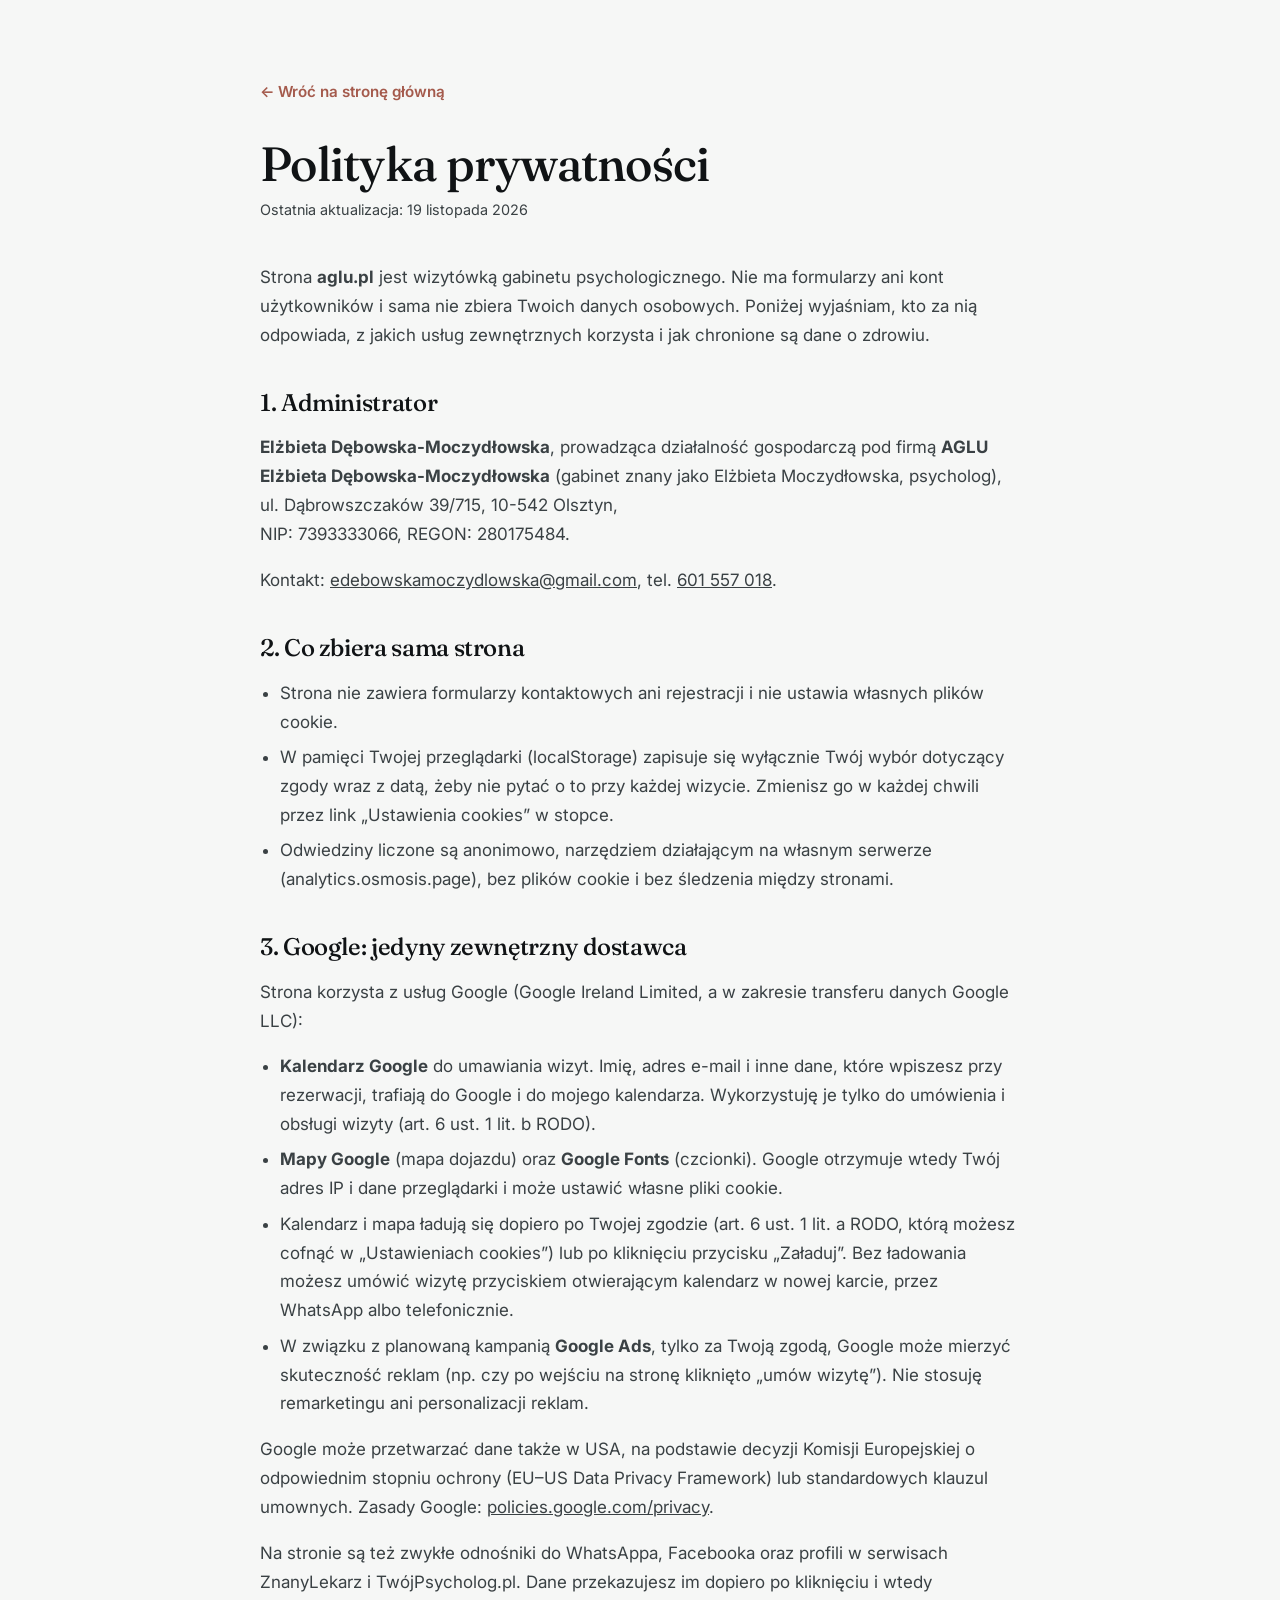
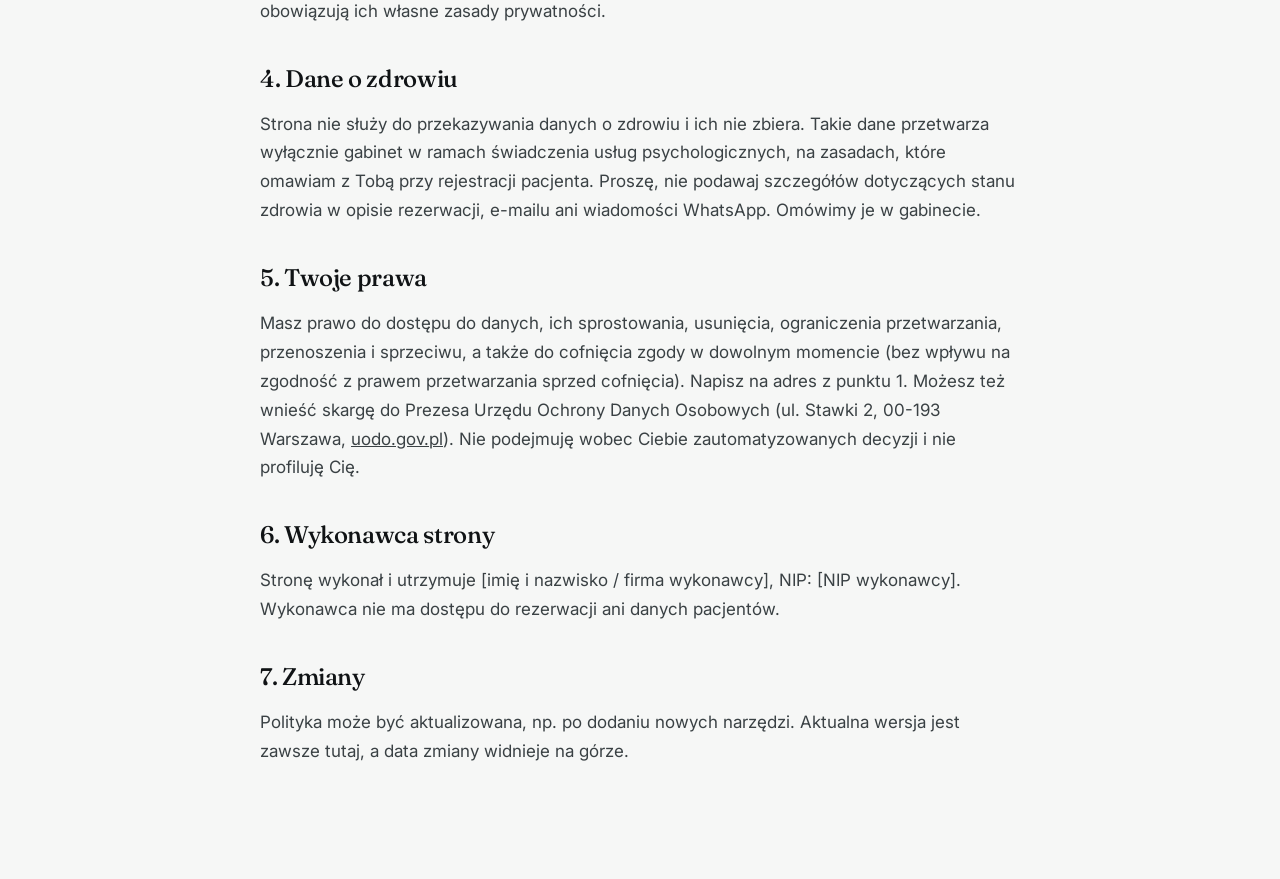
==== polityka-prywatnosci/index.html @ 25a356c9 "aglu: google calendar booking embed, new favicon, privacy policy, consent notice" ====
<!DOCTYPE html>
<html lang="pl">
<head>
  <meta charset="utf-8">
  <meta name="viewport" content="width=device-width, initial-scale=1">
  <title>Polityka prywatności | Elżbieta Moczydłowska, psycholog Olsztyn</title>
  <meta name="description" content="Polityka prywatności i informacja o plikach cookie serwisu aglu.pl, gabinet psychologa Elżbiety Moczydłowskiej w Olsztynie.">
  <link rel="canonical" href="https://aglu.pl/polityka-prywatnosci/">
  <link rel="preconnect" href="https://fonts.googleapis.com">
  <link rel="preconnect" href="https://fonts.gstatic.com" crossorigin>
  <link href="https://fonts.googleapis.com/css2?family=Fraunces:ital,opsz,wght@0,9..144,400;0,9..144,500;1,9..144,400&family=Inter:wght@400;500;600&display=swap" rel="stylesheet">
  <link rel="icon" href="../images/favicon.svg" type="image/svg+xml">
  <link rel="icon" href="../images/favicon-32.png" sizes="32x32" type="image/png">
  <link rel="apple-touch-icon" href="../images/apple-touch-icon.png">
  <link rel="stylesheet" href="../css/styles.css">
  <style>
    .legal { padding: clamp(2rem, 6vw, 5rem) 0 clamp(3rem, 8vw, 6rem); }
    .legal .wrap { max-width: 760px; }
    .legal .back { display: inline-block; margin-bottom: 2rem; font-size: 0.95rem; color: var(--rose-deep); text-decoration: none; font-weight: 600; }
    .legal .back:hover { text-decoration: underline; }
    .legal h1 { font-size: clamp(2rem, 4.5vw, 3rem); margin-bottom: 0.5rem; }
    .legal .updated { color: var(--ink-soft); font-size: 0.9rem; margin: 0 0 2.5rem; }
    .legal h2 { font-size: 1.5rem; margin: 2.5rem 0 0.75rem; }
    .legal p, .legal li { color: var(--ink-soft); }
    .legal ul { padding-left: 1.25rem; }
    .legal li { margin-bottom: 0.4rem; }
  </style>
</head>
<body>
<main class="legal">
  <div class="wrap">
    <a class="back" href="../">&larr; Wróć na stronę główną</a>
    <h1>Polityka prywatności</h1>
    <p class="updated">Ostatnia aktualizacja: 19 listopada 2026</p>

    <p>Strona <strong>aglu.pl</strong> jest wizytówką gabinetu psychologicznego. Nie ma formularzy ani kont użytkowników i sama nie zbiera Twoich danych osobowych. Poniżej wyjaśniam, kto za nią odpowiada, z jakich usług zewnętrznych korzysta i jak chronione są dane o zdrowiu.</p>

    <h2>1. Administrator</h2>
    <p><strong>Elżbieta Dębowska-Moczydłowska</strong>, prowadząca działalność gospodarczą pod firmą <strong>AGLU Elżbieta Dębowska-Moczydłowska</strong> (gabinet znany jako Elżbieta Moczydłowska, psycholog),<br>
    ul. Dąbrowszczaków 39/715, 10-542 Olsztyn,<br>
    NIP: 7393333066, REGON: 280175484.</p>
    <p>Kontakt: <a href="mailto:edebowskamoczydlowska@gmail.com">edebowskamoczydlowska@gmail.com</a>, tel. <a href="tel:+48601557018">601 557 018</a>.</p>

    <h2>2. Co zbiera sama strona</h2>
    <ul>
      <li>Strona nie zawiera formularzy kontaktowych ani rejestracji i nie ustawia własnych plików cookie.</li>
      <li>W pamięci Twojej przeglądarki (localStorage) zapisuje się wyłącznie Twój wybór dotyczący zgody wraz z datą, żeby nie pytać o to przy każdej wizycie. Zmienisz go w każdej chwili przez link „Ustawienia cookies” w stopce.</li>
      <li>Odwiedziny liczone są anonimowo, narzędziem działającym na własnym serwerze (analytics.osmosis.page), bez plików cookie i bez śledzenia między stronami.</li>
    </ul>

    <h2>3. Google: jedyny zewnętrzny dostawca</h2>
    <p>Strona korzysta z usług Google (Google Ireland Limited, a w zakresie transferu danych Google LLC):</p>
    <ul>
      <li><strong>Kalendarz Google</strong> do umawiania wizyt. Imię, adres e-mail i inne dane, które wpiszesz przy rezerwacji, trafiają do Google i do mojego kalendarza. Wykorzystuję je tylko do umówienia i obsługi wizyty (art. 6 ust. 1 lit. b RODO).</li>
      <li><strong>Mapy Google</strong> (mapa dojazdu) oraz <strong>Google Fonts</strong> (czcionki). Google otrzymuje wtedy Twój adres IP i dane przeglądarki i może ustawić własne pliki cookie.</li>
      <li>Kalendarz i mapa ładują się dopiero po Twojej zgodzie (art. 6 ust. 1 lit. a RODO, którą możesz cofnąć w „Ustawieniach cookies”) lub po kliknięciu przycisku „Załaduj”. Bez ładowania możesz umówić wizytę przyciskiem otwierającym kalendarz w nowej karcie, przez WhatsApp albo telefonicznie.</li>
      <li>W związku z planowaną kampanią <strong>Google Ads</strong>, tylko za Twoją zgodą, Google może mierzyć skuteczność reklam (np. czy po wejściu na stronę kliknięto „umów wizytę”). Nie stosuję remarketingu ani personalizacji reklam.</li>
    </ul>
    <p>Google może przetwarzać dane także w USA, na podstawie decyzji Komisji Europejskiej o odpowiednim stopniu ochrony (EU–US Data Privacy Framework) lub standardowych klauzul umownych. Zasady Google: <a href="https://policies.google.com/privacy" rel="noopener">policies.google.com/privacy</a>.</p>
    <p>Na stronie są też zwykłe odnośniki do WhatsAppa, Facebooka oraz profili w serwisach ZnanyLekarz i TwójPsycholog.pl. Dane przekazujesz im dopiero po kliknięciu i wtedy obowiązują ich własne zasady prywatności.</p>

    <h2>4. Dane o zdrowiu</h2>
    <p>Strona nie służy do przekazywania danych o zdrowiu i ich nie zbiera. Takie dane przetwarza wyłącznie gabinet w ramach świadczenia usług psychologicznych, na zasadach, które omawiam z Tobą przy rejestracji pacjenta. Proszę, nie podawaj szczegółów dotyczących stanu zdrowia w opisie rezerwacji, e-mailu ani wiadomości WhatsApp. Omówimy je w gabinecie.</p>

    <h2>5. Twoje prawa</h2>
    <p>Masz prawo do dostępu do danych, ich sprostowania, usunięcia, ograniczenia przetwarzania, przenoszenia i sprzeciwu, a także do cofnięcia zgody w dowolnym momencie (bez wpływu na zgodność z prawem przetwarzania sprzed cofnięcia). Napisz na adres z punktu 1. Możesz też wnieść skargę do Prezesa Urzędu Ochrony Danych Osobowych (ul. Stawki 2, 00-193 Warszawa, <a href="https://uodo.gov.pl" rel="noopener">uodo.gov.pl</a>). Nie podejmuję wobec Ciebie zautomatyzowanych decyzji i nie profiluję Cię.</p>

    <h2>6. Wykonawca strony</h2>
    <p>Stronę wykonał i utrzymuje [imię i nazwisko / firma wykonawcy], NIP: [NIP wykonawcy]. Wykonawca nie ma dostępu do rezerwacji ani danych pacjentów.</p>

    <h2>7. Zmiany</h2>
    <p>Polityka może być aktualizowana, np. po dodaniu nowych narzędzi. Aktualna wersja jest zawsze tutaj, a data zmiany widnieje na górze.</p>
  </div>
</main>
</body>
</html>
---- css/styles.css ----
:root {
    --ink: #101315;
    --ink-soft: #3a4144;
    --wall: #c8cecf;
    --wall-light: #e9ecec;
    --paper: #f6f7f6;
    --rose: #d69c91;
    --rose-deep: #a45a4c;
    --serif: "Fraunces", Georgia, "Times New Roman", serif;
    --sans: "Inter", system-ui, -apple-system, "Segoe UI", sans-serif;
    --radius: 28px;
    --ctl-h: 3.4rem;
    --ctl-w: 9.75rem;
}

* { box-sizing: border-box; }

html { scroll-behavior: smooth; scroll-padding-top: 0; }

body {
    margin: 0;
    font-family: var(--sans);
    font-size: 1.0625rem;
    line-height: 1.7;
    color: var(--ink);
    background: var(--paper);
    -webkit-font-smoothing: antialiased;
}

img { max-width: 100%; display: block; }
a { color: inherit; }

h1, h2, h3 {
    font-family: var(--serif);
    font-weight: 500;
    line-height: 1.12;
    letter-spacing: -0.015em;
    margin: 0;
}

.wrap { width: min(1160px, 100% - 3rem); margin-inline: auto; }

.eyebrow {
    display: inline-block;
    font-size: 0.8rem;
    font-weight: 600;
    letter-spacing: 0.16em;
    text-transform: uppercase;
    color: var(--rose-deep);
    margin-bottom: 1.25rem;
}

.btn {
    display: inline-flex;
    align-items: center;
    gap: 0.6rem;
    height: var(--ctl-h);
    padding: 0 1.7rem;
    border-radius: 999px;
    background: var(--ink);
    color: #fff;
    font-weight: 600;
    font-size: 0.98rem;
    text-decoration: none;
    border: 2px solid var(--ink);
    transition: transform 0.2s ease, background 0.2s ease, color 0.2s ease;
}

.btn:hover { background: var(--rose-deep); border-color: var(--rose-deep); transform: translateY(-2px); }
.btn:focus-visible, a:focus-visible { outline: 3px solid var(--rose-deep); outline-offset: 3px; }

.btn-ghost { background: transparent; color: var(--ink); }
.btn-ghost:hover { background: var(--ink); border-color: var(--ink); color: #fff; }

.btn-small { padding: 0.55rem 1.2rem; font-size: 0.9rem; }

.hero {
    background:
        radial-gradient(ellipse at 85% 30%, rgba(214, 156, 145, 0.22), transparent 55%),
        linear-gradient(180deg, var(--wall-light), var(--wall));
    overflow: hidden;
}

.hero .wrap {
    display: grid;
    grid-template-columns: 1.1fr 0.9fr;
    grid-template-rows: auto 1fr;
    gap: 0 clamp(1.5rem, 5vw, 5rem);
    min-height: 100vh;
    min-height: 100svh;
}

.hero-logo { grid-column: 1 / -1; justify-self: start; padding: clamp(1rem, 3svh, 2rem) 0 0; }
.hero-logo img { height: clamp(48px, 7svh, 64px); width: auto; }

.hero-copy { align-self: center; padding: 1.5rem 0 clamp(1.5rem, 5svh, 4rem); }

.hero h1 { font-size: clamp(2.1rem, min(4.2vw, 6.4svh), 3.6rem); margin-bottom: 1.25rem; }
.hero h1 em { font-style: italic; color: var(--rose-deep); }

.hero .lead { font-size: clamp(1rem, 2.4svh, 1.2rem); color: var(--ink-soft); max-width: 32em; margin: 0 0 clamp(1.25rem, 3.5svh, 2.25rem); }

.hero-actions { display: flex; flex-direction: column; align-items: flex-start; gap: 1rem; }
.hero-links { display: flex; flex-wrap: wrap; gap: 0.9rem; }
.hero-links .btn { width: var(--ctl-w); justify-content: center; padding: 0 0.5rem; }

.hero-photo {
    position: relative;
    margin: 0;
    align-self: end;
    justify-self: center;
}

.hero-photo img {
    height: min(74svh, 640px);
    width: auto;
    max-width: 100%;
    aspect-ratio: 4 / 5.3;
    object-fit: cover;
    object-position: 50% 8%;
    border-radius: 999px 999px 0 0;
    box-shadow: 0 30px 70px rgba(16, 19, 21, 0.28);
}

.hero-photo::before {
    content: "";
    position: absolute;
    inset: 4% -7% 0 7%;
    border: 2px solid var(--rose);
    border-radius: 999px 999px 0 0;
    z-index: -1;
}

.about { padding: clamp(4rem, 9vw, 8rem) 0; }

.about .wrap {
    display: grid;
    grid-template-columns: 0.8fr 1.2fr;
    gap: clamp(2rem, 6vw, 6rem);
    align-items: start;
}

.about h2 { font-size: clamp(2rem, 3.4vw, 3rem); }

.about p { margin: 0 0 1.25rem; color: var(--ink-soft); font-size: 1.12rem; }

.motto {
    margin: 2.5rem 0 0;
    padding-left: 1.5rem;
    border-left: 3px solid var(--rose);
    font-family: var(--serif);
    font-style: italic;
    font-size: clamp(1.35rem, 2.2vw, 1.8rem);
    line-height: 1.35;
    color: var(--ink);
}

.motto span { display: block; margin-top: 0.6rem; font-family: var(--sans); font-style: normal; font-size: 0.8rem; letter-spacing: 0.14em; text-transform: uppercase; color: var(--rose-deep); }

.booking { background: var(--wall-light); padding: clamp(3.5rem, 7vw, 6rem) 0; }

.booking .wrap { display: grid; grid-template-columns: 0.8fr 1.2fr; gap: clamp(2rem, 6vw, 6rem); align-items: center; }

.booking h2 { font-size: clamp(1.8rem, 3vw, 2.6rem); margin-bottom: 1rem; }
.booking p { margin: 0; color: var(--ink-soft); }

.widget {
    display: flex;
    flex-direction: column;
    align-items: center;
    gap: 1rem;
    background: #fff;
    border-radius: var(--radius);
    padding: 0.5rem;
    overflow: hidden;
}

.widget iframe { width: 100%; height: 700px; border: 0; border-radius: calc(var(--radius) - 4px); }
.widget .widget-open { font-size: 0.9rem; color: var(--ink-soft); padding-bottom: 0.5rem; }

@media (max-width: 860px) {
    .widget iframe { height: 780px; }
}

.contact {
    background: var(--ink);
    color: #fff;
    padding: clamp(4rem, 8vw, 7rem) 0 6rem;
    text-align: center;
}

.contact h2 { font-size: clamp(2rem, 3.6vw, 3.2rem); margin-bottom: 0.75rem; }
.contact .sub { color: rgba(255, 255, 255, 0.7); margin: 0 0 3rem; }

.contact-grid {
    display: grid;
    grid-template-columns: repeat(auto-fit, minmax(210px, 1fr));
    gap: 1rem;
}

.contact-card {
    display: flex;
    flex-direction: column;
    align-items: center;
    gap: 0.5rem;
    padding: 1.75rem 1rem;
    border: 1px solid rgba(255, 255, 255, 0.16);
    border-radius: var(--radius);
    text-decoration: none;
    transition: background 0.2s ease, border-color 0.2s ease, transform 0.2s ease;
    overflow-wrap: anywhere;
}

.contact-card:hover { background: rgba(214, 156, 145, 0.14); border-color: var(--rose); transform: translateY(-3px); }
.contact-card i { font-size: 1.6rem; color: var(--rose); }
.contact-card small { color: rgba(255, 255, 255, 0.6); font-size: 0.75rem; letter-spacing: 0.12em; text-transform: uppercase; }

.footer-note { margin-top: 3.5rem; color: rgba(255, 255, 255, 0.45); font-size: 0.85rem; }

@media (max-width: 860px) {
    .hero .wrap { grid-template-columns: 1fr; grid-template-rows: auto auto 1fr; }
    .hero-logo { justify-self: center; }
    .hero-copy { text-align: center; padding-bottom: 1.5rem; }
    .hero .lead { margin-inline: auto; }
    .hero-actions { flex-direction: row; flex-wrap: wrap; justify-content: center; align-items: flex-end; gap: 0.6rem; }
    .hero-links { justify-content: center; flex-wrap: nowrap; gap: 0.6rem; }
    .hero-photo img { height: auto; width: min(76vw, 340px); }
    .hero-photo::before { inset: 4% -4% 0 4%; }
    .about .wrap, .booking .wrap { grid-template-columns: 1fr; }
}
}

@media (prefers-reduced-motion: reduce) {
    html { scroll-behavior: auto; }
    .btn, .contact-card { transition: none; }
}

.split {
    height: var(--ctl-h);
    display: inline-flex;
    align-items: stretch;
    border-radius: 999px;
    background: var(--ink);
    color: #fff;
    overflow: hidden;
    font-weight: 600;
    font-size: 0.98rem;
    box-shadow: 0 6px 18px rgba(16, 19, 21, 0.18);
}

.split a {
    white-space: nowrap;
    display: flex;
    align-items: center;
    gap: 0.55rem;
    width: var(--ctl-w);
    justify-content: center;
    padding: 0 0.5rem;
    color: #fff;
    text-decoration: none;
    border-left: 1px solid rgba(255, 255, 255, 0.22);
    transition: background 0.2s ease;
}

.split a:hover { background: var(--rose-deep); }
.split a.split-wa:hover { background: #1fa855; }
.split a.split-call:hover { background: var(--rose-deep); }
.split a:focus-visible { outline: 3px solid #fff; outline-offset: -5px; }
.split i { font-size: 1.05em; }

.split .zl-word { height: 1rem; width: auto; display: block; }
.split .zl-star { display: none; height: 1.2rem; width: auto; }

@media (max-width: 480px) {
    .split span { display: none; }
    .split .zl-word { display: none; }
    .split .zl-star { display: block; }
    .split i { font-size: 1.3rem; }
    :root { --ctl-h: 3rem; --ctl-w: 3.4rem; }
    .split a { padding: 0; }
    .hero-actions, .hero-links { gap: 0.5rem; }
}

@media (prefers-reduced-motion: reduce) {
    .split a { transition: none; }
}

.map { margin-top: 3rem; display: flex; flex-direction: column; align-items: center; gap: 1.25rem; }

.map iframe {
    width: 100%;
    height: 380px;
    border: 0;
    border-radius: var(--radius);
    filter: grayscale(0.35) contrast(1.02);
}

.btn-light { background: #fff; color: var(--ink); border-color: #fff; }
.btn-light:hover { background: var(--rose); border-color: var(--rose); color: var(--ink); }

@media (max-width: 860px) {
    .map iframe { height: 300px; }
}

.contact-card .email { overflow-wrap: normal; }

@media (max-width: 480px) {
    .contact-card .email { font-size: 0.92rem; }
}

.cta-group { display: flex; flex-direction: column; gap: 0.6rem; align-items: flex-start; }

.cta-caption {
    font-size: 0.8rem;
    font-weight: 600;
    letter-spacing: 0.16em;
    text-transform: uppercase;
    color: var(--rose-deep);
    padding-left: 1.2rem;
}

@media (max-width: 860px) {
    .cta-group { align-items: center; }
    .cta-caption { padding-left: 0; }
}

@media (max-width: 480px) {
    .hero-links .btn { width: 5rem; padding: 0; font-size: 0.9rem; }
}

.split a.split-cal:hover { background: var(--rose-deep); }
.other-title { margin: 2.5rem 0 1rem; font-size: 1.1rem; letter-spacing: 0.12em; text-transform: uppercase; color: rgba(255, 255, 255, 0.7); }
.other-grid { grid-template-columns: repeat(auto-fit, minmax(210px, 320px)); justify-content: center; }


/* ---- consent notice + gated embeds ---- */
.consent {
    position: fixed;
    left: 1rem;
    bottom: 1rem;
    z-index: 50;
    display: flex;
    align-items: center;
    gap: 0.5rem 1rem;
    flex-wrap: wrap;
    max-width: 30rem;
    padding: 0.6rem 0.75rem 0.6rem 1.1rem;
    background: #fff;
    color: var(--ink);
    border: 1px solid var(--wall);
    border-radius: 22px;
    box-shadow: 0 8px 24px rgba(16, 19, 21, 0.14);
    font-size: 0.85rem;
    line-height: 1.4;
}
.consent[hidden] { display: none; }
.consent p { margin: 0; flex: 1 1 14rem; color: var(--ink-soft); }
.consent a { color: var(--ink); text-underline-offset: 2px; }
.consent-actions { display: flex; gap: 0.4rem; }
.consent-btn {
    font: inherit;
    font-weight: 600;
    min-height: 2.25rem;
    padding: 0 0.95rem;
    border-radius: 999px;
    background: transparent;
    color: var(--ink);
    border: 2px solid var(--ink);
    cursor: pointer;
}
.consent-btn:hover { background: var(--ink); color: #fff; }
.consent-btn:focus-visible { outline: 3px solid var(--rose-deep); outline-offset: 2px; }
@media (max-width: 600px) {
    .consent { left: 0.5rem; right: 0.5rem; bottom: 0.5rem; max-width: none; padding: 0.5rem 0.6rem 0.5rem 0.9rem; }
    .consent p { flex-basis: 10rem; font-size: 0.8rem; }
}
.consent-open .contact { padding-bottom: 9rem; }

.embed-ph {
    width: 100%;
    min-height: 15rem;
    display: flex;
    flex-direction: column;
    align-items: center;
    justify-content: center;
    gap: 1rem;
    padding: 1.5rem 1rem;
    text-align: center;
    background: var(--wall-light);
    border-radius: calc(var(--radius) - 4px);
    color: var(--ink-soft);
}
.embed-ph[hidden] { display: none; }
.embed-ph p { margin: 0; font-size: 0.95rem; max-width: 26em; }
.embed-ph-actions { display: flex; flex-wrap: wrap; gap: 0.6rem; justify-content: center; }
.embed-ph .btn { height: auto; min-height: 2.6rem; padding: 0.5rem 1.2rem; font: inherit; font-size: 0.9rem; font-weight: 600; cursor: pointer; }
.embed-ph-dark { background: rgba(255, 255, 255, 0.07); color: rgba(255, 255, 255, 0.75); }
.btn-outline-light { background: transparent; color: #fff; border-color: rgba(255, 255, 255, 0.5); }
.btn-outline-light:hover { background: #fff; border-color: #fff; color: var(--ink); }
.widget iframe[hidden], .map iframe[hidden] { display: none; }
.widget:not(.embed-on) .widget-open,
.map:not(.embed-on) > .btn-light { display: none; }

.footer-legal { margin: 0.4rem 0 0; font-size: 0.85rem; color: rgba(255, 255, 255, 0.45); }
.footer-legal a, .link-btn { color: inherit; text-decoration: underline; text-underline-offset: 2px; }
.footer-legal a + .link-btn { margin-left: 1.25rem; }
.link-btn { background: none; border: 0; padding: 0; font: inherit; cursor: pointer; }
.footer-legal a:hover, .link-btn:hover { color: #fff; }
.link-btn:focus-visible { outline: 3px solid var(--rose); outline-offset: 3px; }
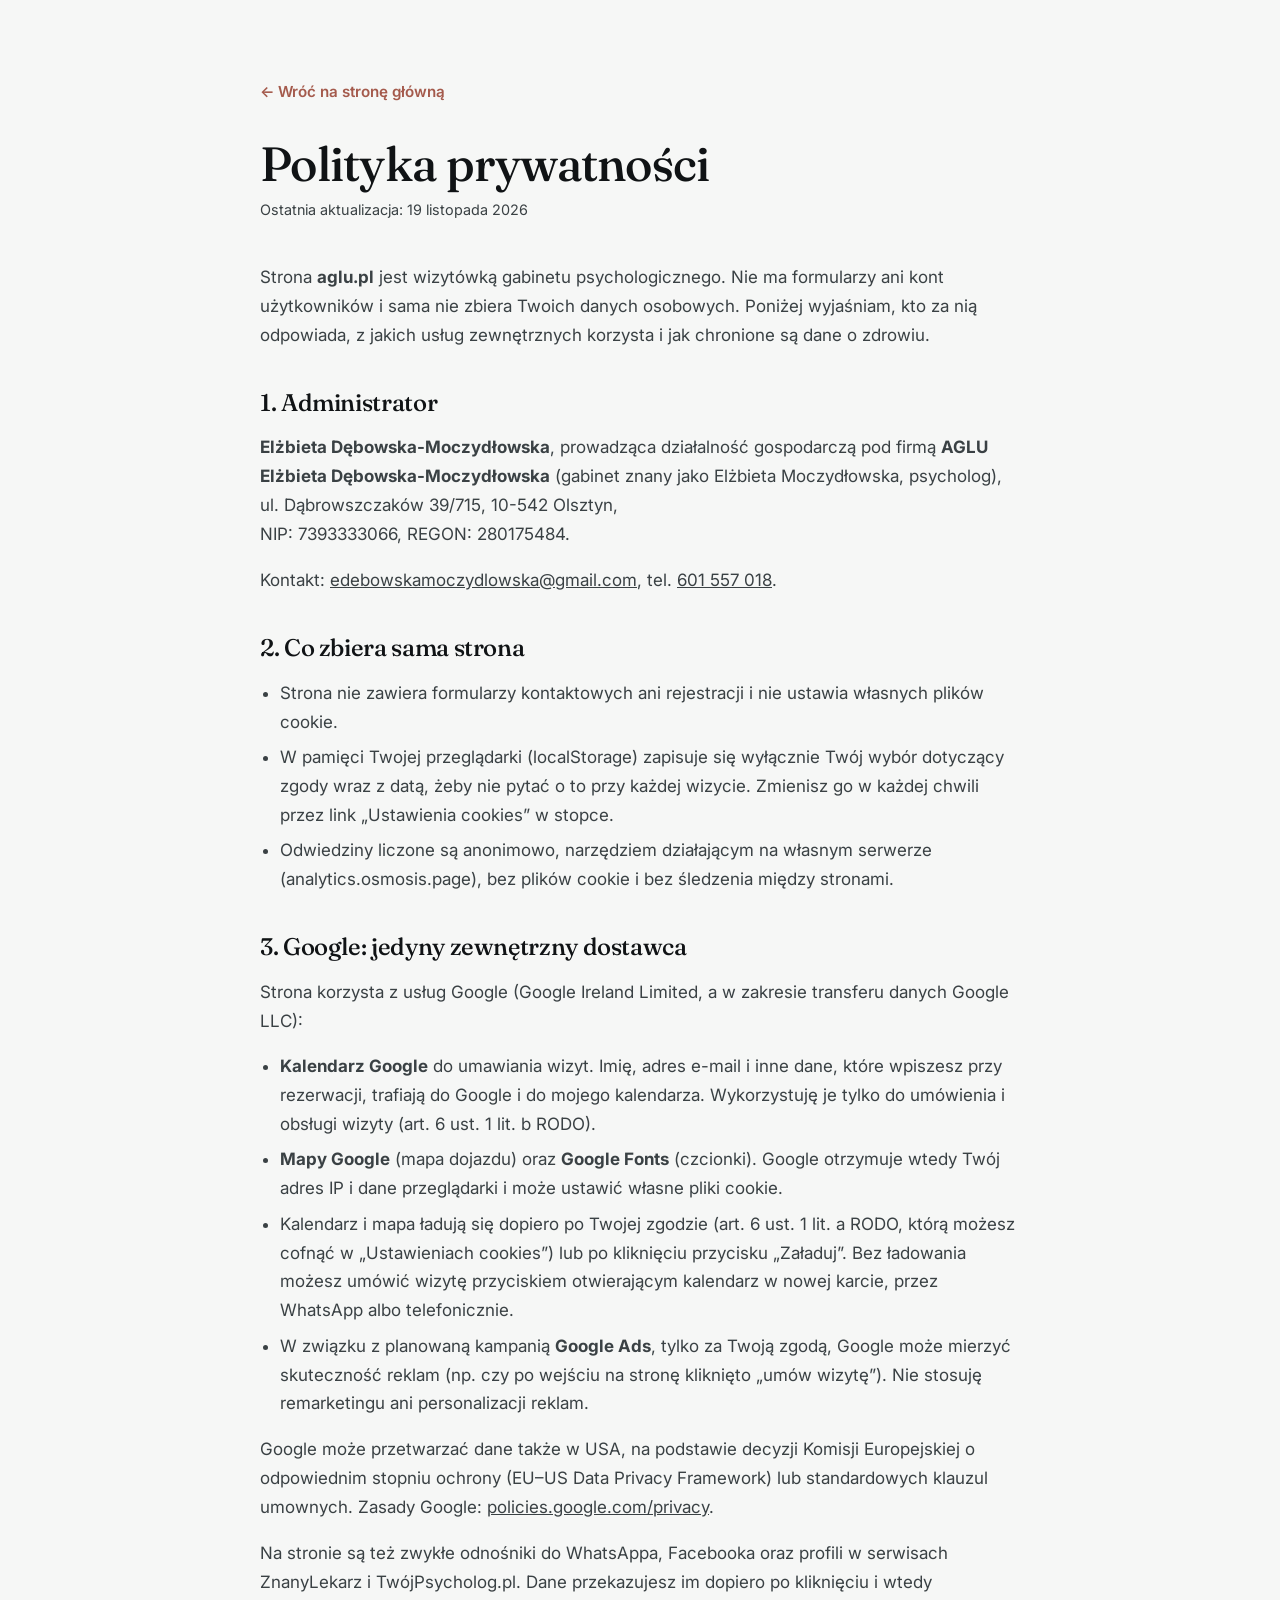
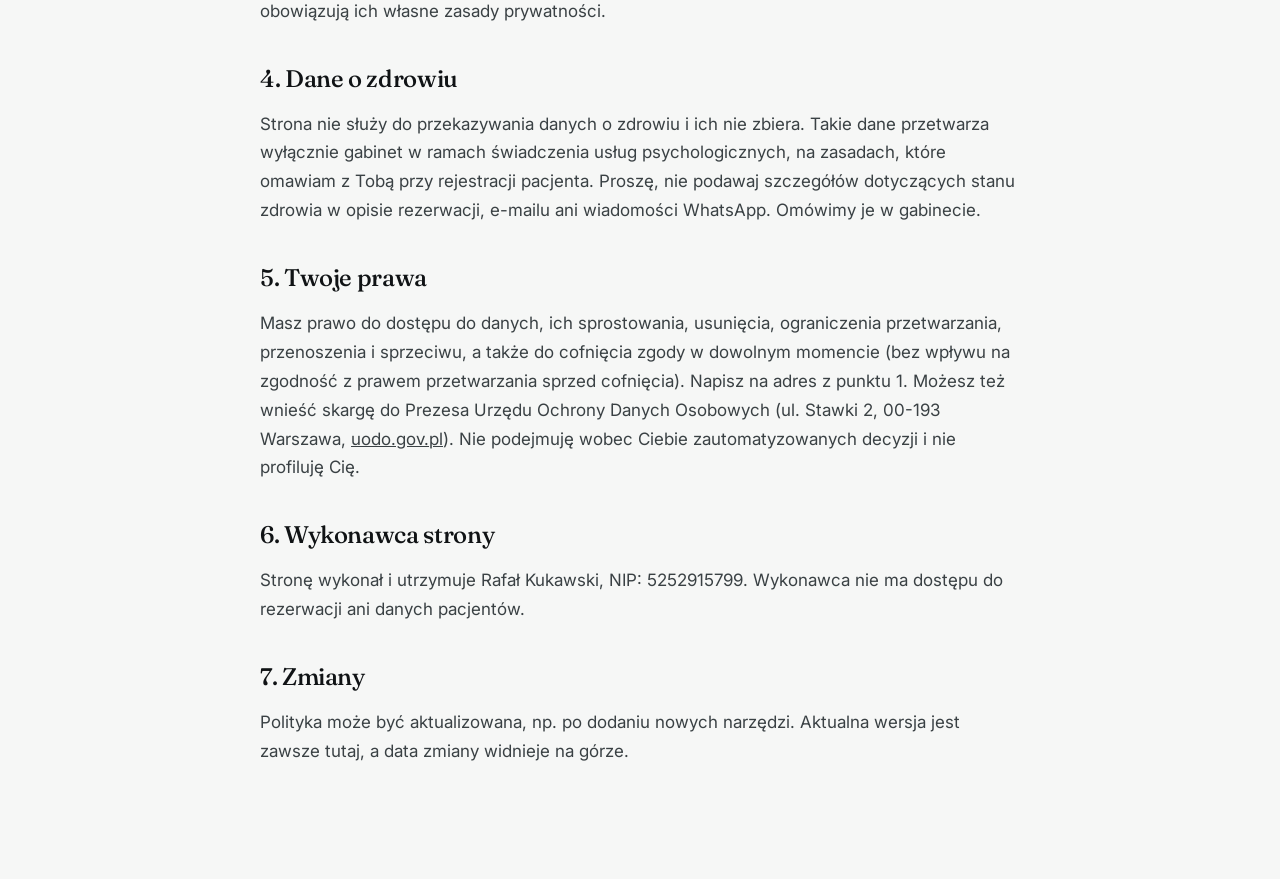
==== commit 4f0def4b: "aglu: add site author details to privacy policy" ====
--- a/polityka-prywatnosci/index.html
+++ b/polityka-prywatnosci/index.html
@@ -66,7 +66,7 @@
     <p>Masz prawo do dostępu do danych, ich sprostowania, usunięcia, ograniczenia przetwarzania, przenoszenia i sprzeciwu, a także do cofnięcia zgody w dowolnym momencie (bez wpływu na zgodność z prawem przetwarzania sprzed cofnięcia). Napisz na adres z punktu 1. Możesz też wnieść skargę do Prezesa Urzędu Ochrony Danych Osobowych (ul. Stawki 2, 00-193 Warszawa, <a href="https://uodo.gov.pl" rel="noopener">uodo.gov.pl</a>). Nie podejmuję wobec Ciebie zautomatyzowanych decyzji i nie profiluję Cię.</p>
 
     <h2>6. Wykonawca strony</h2>
-    <p>Stronę wykonał i utrzymuje [imię i nazwisko / firma wykonawcy], NIP: [NIP wykonawcy]. Wykonawca nie ma dostępu do rezerwacji ani danych pacjentów.</p>
+    <p>Stronę wykonał i utrzymuje Rafał Kukawski, NIP: 5252915799. Wykonawca nie ma dostępu do rezerwacji ani danych pacjentów.</p>
 
     <h2>7. Zmiany</h2>
     <p>Polityka może być aktualizowana, np. po dodaniu nowych narzędzi. Aktualna wersja jest zawsze tutaj, a data zmiany widnieje na górze.</p>
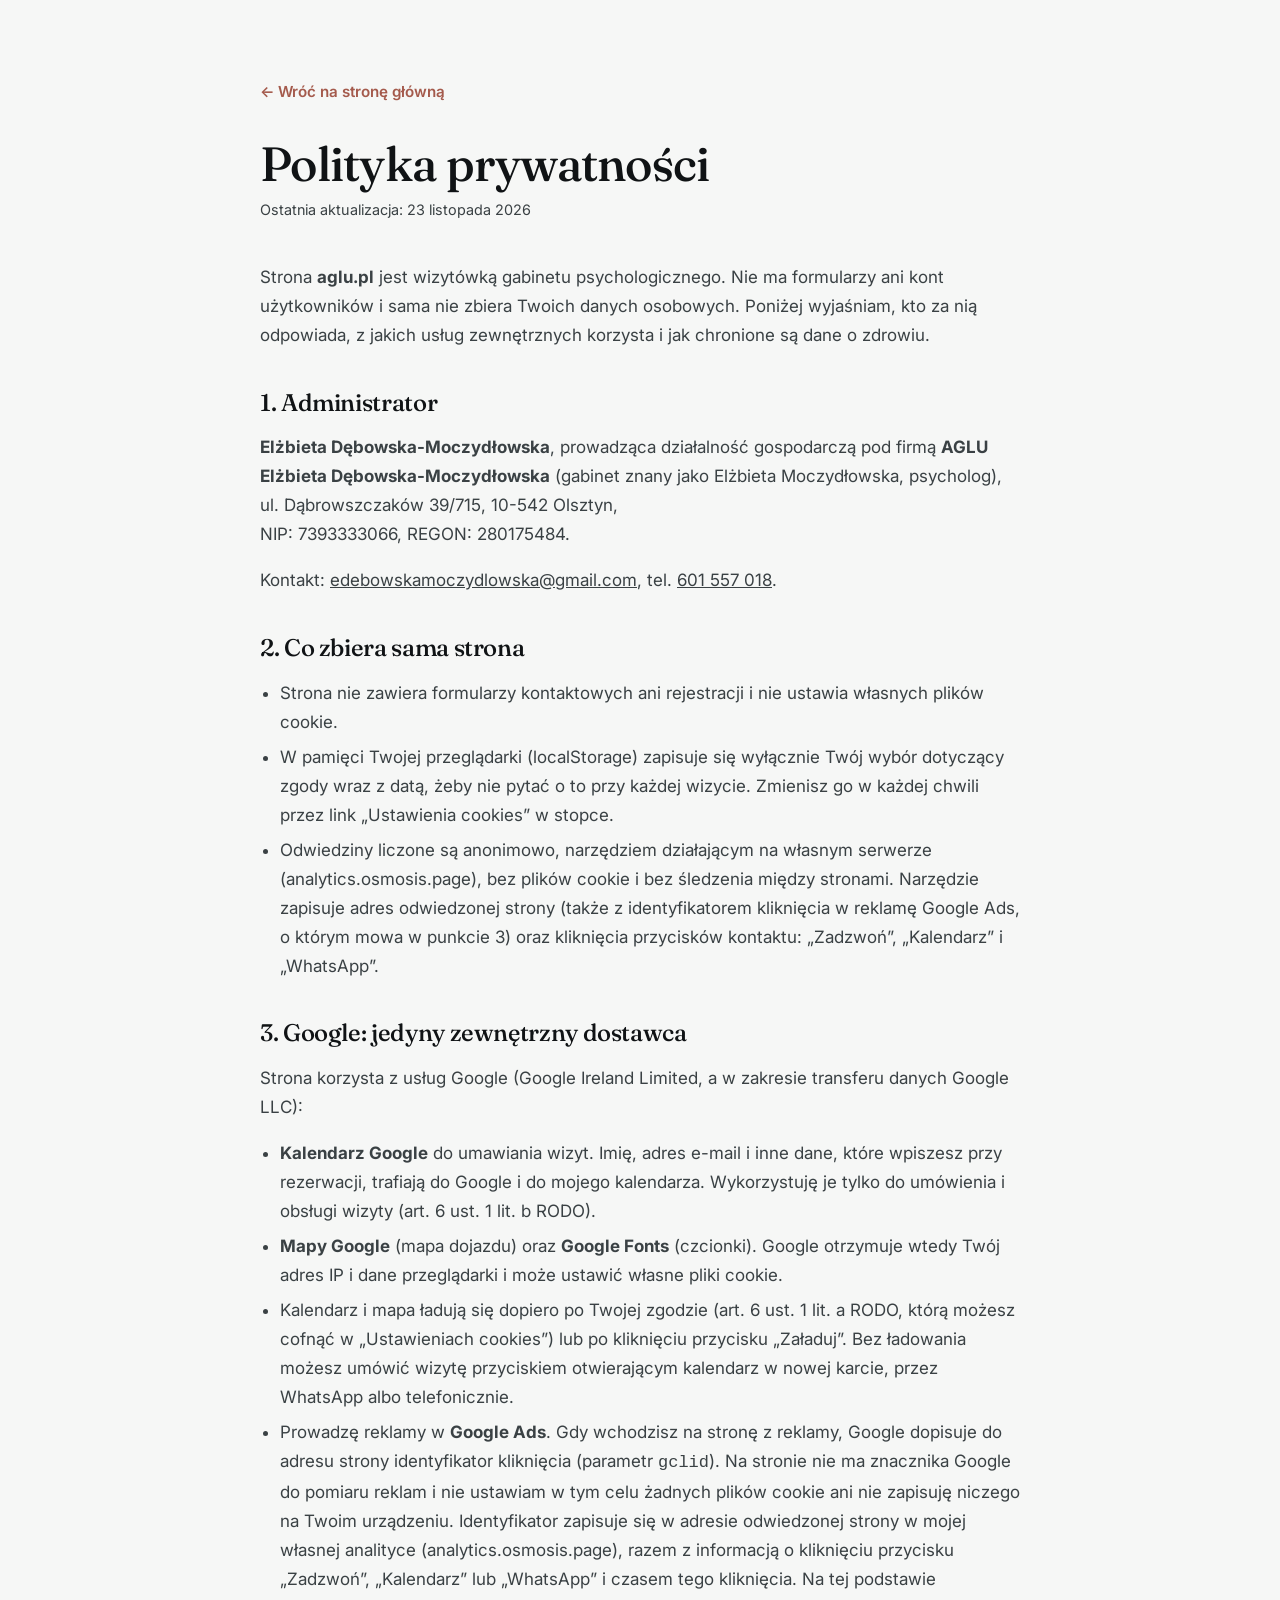
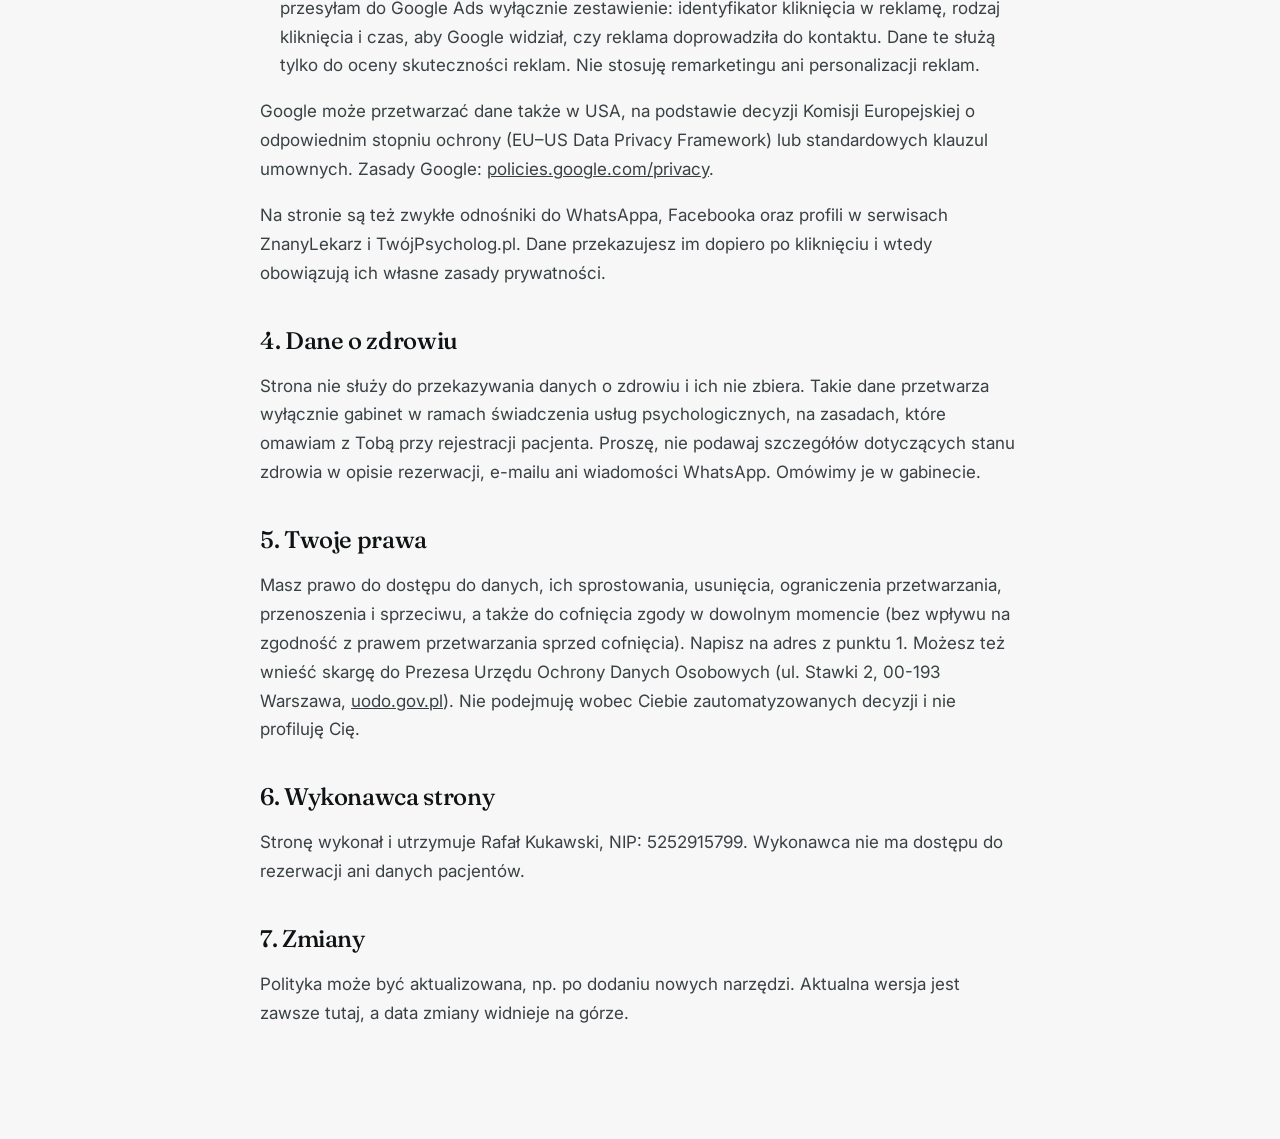
==== commit 3214e524: "aglu: privacy policy gclid ad measurement" ====
--- a/polityka-prywatnosci/index.html
+++ b/polityka-prywatnosci/index.html
@@ -31,7 +31,7 @@
   <div class="wrap">
     <a class="back" href="../">&larr; Wróć na stronę główną</a>
     <h1>Polityka prywatności</h1>
-    <p class="updated">Ostatnia aktualizacja: 19 listopada 2026</p>
+    <p class="updated">Ostatnia aktualizacja: 23 listopada 2026</p>
 
     <p>Strona <strong>aglu.pl</strong> jest wizytówką gabinetu psychologicznego. Nie ma formularzy ani kont użytkowników i sama nie zbiera Twoich danych osobowych. Poniżej wyjaśniam, kto za nią odpowiada, z jakich usług zewnętrznych korzysta i jak chronione są dane o zdrowiu.</p>
 
@@ -45,7 +45,7 @@
     <ul>
       <li>Strona nie zawiera formularzy kontaktowych ani rejestracji i nie ustawia własnych plików cookie.</li>
       <li>W pamięci Twojej przeglądarki (localStorage) zapisuje się wyłącznie Twój wybór dotyczący zgody wraz z datą, żeby nie pytać o to przy każdej wizycie. Zmienisz go w każdej chwili przez link „Ustawienia cookies” w stopce.</li>
-      <li>Odwiedziny liczone są anonimowo, narzędziem działającym na własnym serwerze (analytics.osmosis.page), bez plików cookie i bez śledzenia między stronami.</li>
+      <li>Odwiedziny liczone są anonimowo, narzędziem działającym na własnym serwerze (analytics.osmosis.page), bez plików cookie i bez śledzenia między stronami. Narzędzie zapisuje adres odwiedzonej strony (także z identyfikatorem kliknięcia w reklamę Google Ads, o którym mowa w punkcie 3) oraz kliknięcia przycisków kontaktu: „Zadzwoń”, „Kalendarz” i „WhatsApp”.</li>
     </ul>
 
     <h2>3. Google: jedyny zewnętrzny dostawca</h2>
@@ -54,7 +54,7 @@
       <li><strong>Kalendarz Google</strong> do umawiania wizyt. Imię, adres e-mail i inne dane, które wpiszesz przy rezerwacji, trafiają do Google i do mojego kalendarza. Wykorzystuję je tylko do umówienia i obsługi wizyty (art. 6 ust. 1 lit. b RODO).</li>
       <li><strong>Mapy Google</strong> (mapa dojazdu) oraz <strong>Google Fonts</strong> (czcionki). Google otrzymuje wtedy Twój adres IP i dane przeglądarki i może ustawić własne pliki cookie.</li>
       <li>Kalendarz i mapa ładują się dopiero po Twojej zgodzie (art. 6 ust. 1 lit. a RODO, którą możesz cofnąć w „Ustawieniach cookies”) lub po kliknięciu przycisku „Załaduj”. Bez ładowania możesz umówić wizytę przyciskiem otwierającym kalendarz w nowej karcie, przez WhatsApp albo telefonicznie.</li>
-      <li>W związku z planowaną kampanią <strong>Google Ads</strong>, tylko za Twoją zgodą, Google może mierzyć skuteczność reklam (np. czy po wejściu na stronę kliknięto „umów wizytę”). Nie stosuję remarketingu ani personalizacji reklam.</li>
+      <li>Prowadzę reklamy w <strong>Google Ads</strong>. Gdy wchodzisz na stronę z reklamy, Google dopisuje do adresu strony identyfikator kliknięcia (parametr <code>gclid</code>). Na stronie nie ma znacznika Google do pomiaru reklam i nie ustawiam w tym celu żadnych plików cookie ani nie zapisuję niczego na Twoim urządzeniu. Identyfikator zapisuje się w adresie odwiedzonej strony w mojej własnej analityce (analytics.osmosis.page), razem z informacją o kliknięciu przycisku „Zadzwoń”, „Kalendarz” lub „WhatsApp” i czasem tego kliknięcia. Na tej podstawie przesyłam do Google Ads wyłącznie zestawienie: identyfikator kliknięcia w reklamę, rodzaj kliknięcia i czas, aby Google widział, czy reklama doprowadziła do kontaktu. Dane te służą tylko do oceny skuteczności reklam. Nie stosuję remarketingu ani personalizacji reklam.</li>
     </ul>
     <p>Google może przetwarzać dane także w USA, na podstawie decyzji Komisji Europejskiej o odpowiednim stopniu ochrony (EU–US Data Privacy Framework) lub standardowych klauzul umownych. Zasady Google: <a href="https://policies.google.com/privacy" rel="noopener">policies.google.com/privacy</a>.</p>
     <p>Na stronie są też zwykłe odnośniki do WhatsAppa, Facebooka oraz profili w serwisach ZnanyLekarz i TwójPsycholog.pl. Dane przekazujesz im dopiero po kliknięciu i wtedy obowiązują ich własne zasady prywatności.</p>
--- a/css/styles.css
+++ b/css/styles.css
@@ -407,3 +407,7 @@
 .link-btn { background: none; border: 0; padding: 0; font: inherit; cursor: pointer; }
 .footer-legal a:hover, .link-btn:hover { color: #fff; }
 .link-btn:focus-visible { outline: 3px solid var(--rose); outline-offset: 3px; }
+
+/* Hero call button outside call hours (see js/call-hours.js): dimmed, still clickable, native title tooltip */
+a.call-off { opacity: 0.45; filter: grayscale(1); }
+a.call-off:hover, a.call-off:focus-visible { opacity: 0.7; }
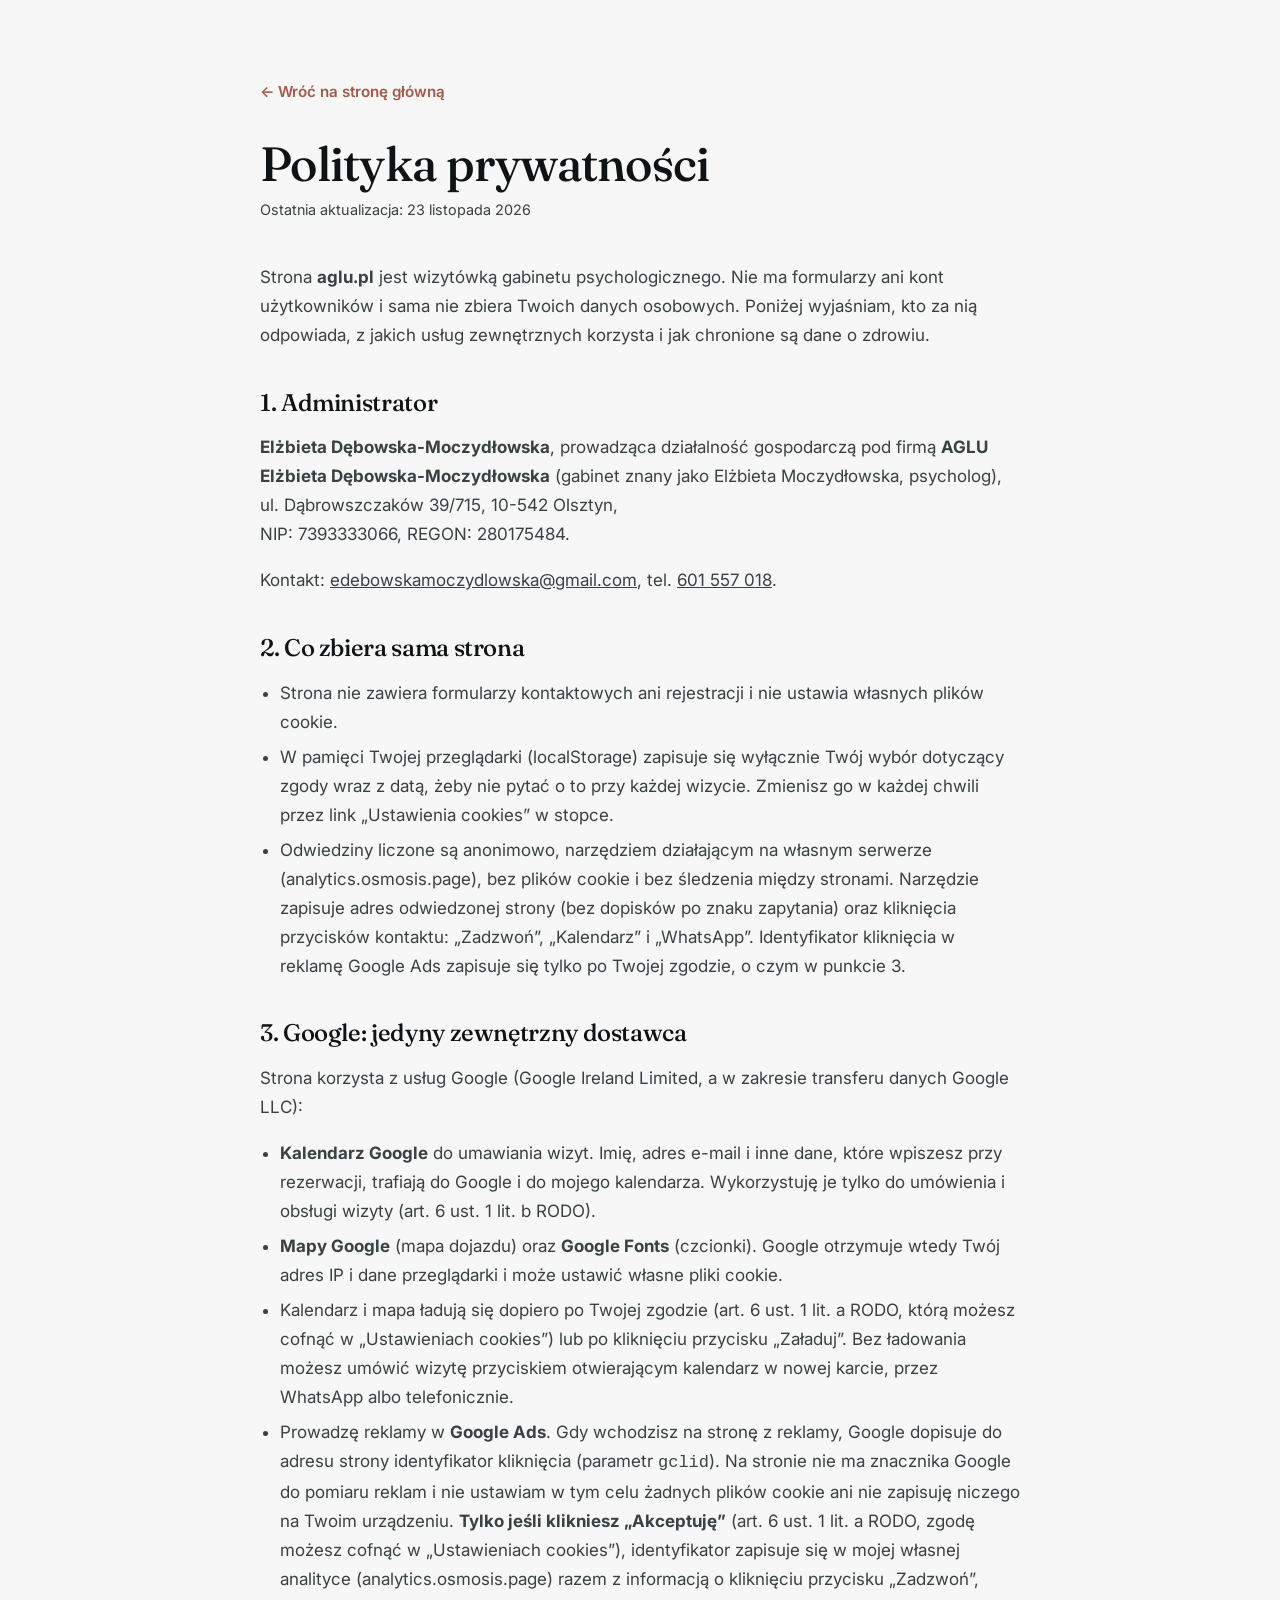
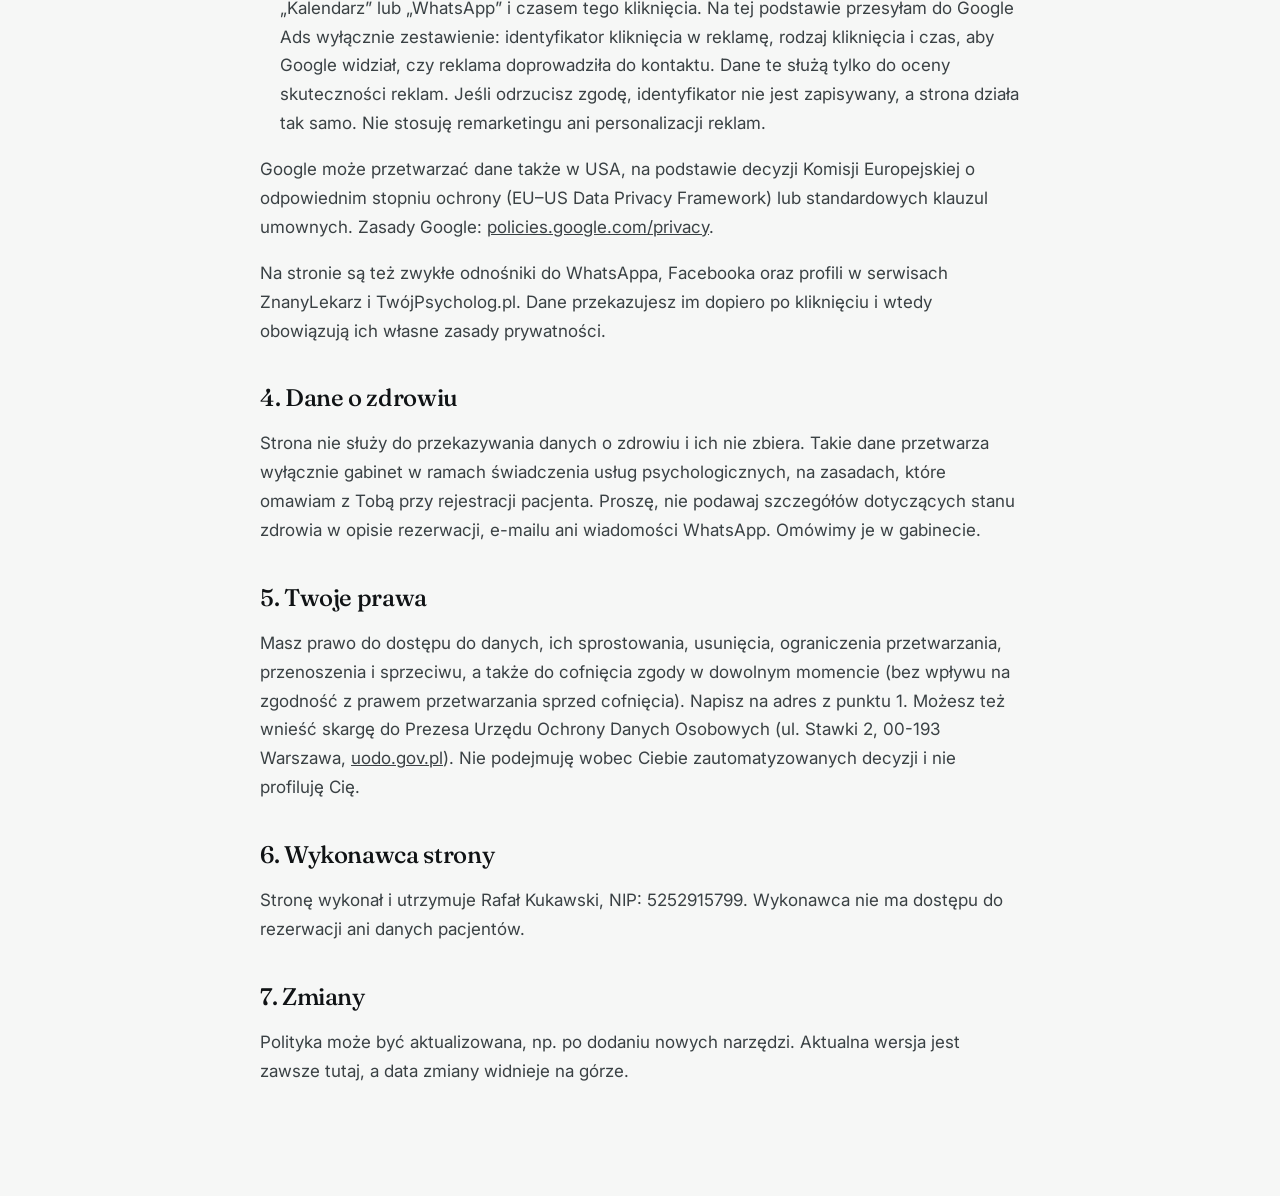
==== commit 6d6efd19: "aglu: record gclid only after consent, drop query string from analytics" ====
--- a/polityka-prywatnosci/index.html
+++ b/polityka-prywatnosci/index.html
@@ -45,7 +45,7 @@
     <ul>
       <li>Strona nie zawiera formularzy kontaktowych ani rejestracji i nie ustawia własnych plików cookie.</li>
       <li>W pamięci Twojej przeglądarki (localStorage) zapisuje się wyłącznie Twój wybór dotyczący zgody wraz z datą, żeby nie pytać o to przy każdej wizycie. Zmienisz go w każdej chwili przez link „Ustawienia cookies” w stopce.</li>
-      <li>Odwiedziny liczone są anonimowo, narzędziem działającym na własnym serwerze (analytics.osmosis.page), bez plików cookie i bez śledzenia między stronami. Narzędzie zapisuje adres odwiedzonej strony (także z identyfikatorem kliknięcia w reklamę Google Ads, o którym mowa w punkcie 3) oraz kliknięcia przycisków kontaktu: „Zadzwoń”, „Kalendarz” i „WhatsApp”.</li>
+      <li>Odwiedziny liczone są anonimowo, narzędziem działającym na własnym serwerze (analytics.osmosis.page), bez plików cookie i bez śledzenia między stronami. Narzędzie zapisuje adres odwiedzonej strony (bez dopisków po znaku zapytania) oraz kliknięcia przycisków kontaktu: „Zadzwoń”, „Kalendarz” i „WhatsApp”. Identyfikator kliknięcia w reklamę Google Ads zapisuje się tylko po Twojej zgodzie, o czym w punkcie 3.</li>
     </ul>
 
     <h2>3. Google: jedyny zewnętrzny dostawca</h2>
@@ -54,7 +54,7 @@
       <li><strong>Kalendarz Google</strong> do umawiania wizyt. Imię, adres e-mail i inne dane, które wpiszesz przy rezerwacji, trafiają do Google i do mojego kalendarza. Wykorzystuję je tylko do umówienia i obsługi wizyty (art. 6 ust. 1 lit. b RODO).</li>
       <li><strong>Mapy Google</strong> (mapa dojazdu) oraz <strong>Google Fonts</strong> (czcionki). Google otrzymuje wtedy Twój adres IP i dane przeglądarki i może ustawić własne pliki cookie.</li>
       <li>Kalendarz i mapa ładują się dopiero po Twojej zgodzie (art. 6 ust. 1 lit. a RODO, którą możesz cofnąć w „Ustawieniach cookies”) lub po kliknięciu przycisku „Załaduj”. Bez ładowania możesz umówić wizytę przyciskiem otwierającym kalendarz w nowej karcie, przez WhatsApp albo telefonicznie.</li>
-      <li>Prowadzę reklamy w <strong>Google Ads</strong>. Gdy wchodzisz na stronę z reklamy, Google dopisuje do adresu strony identyfikator kliknięcia (parametr <code>gclid</code>). Na stronie nie ma znacznika Google do pomiaru reklam i nie ustawiam w tym celu żadnych plików cookie ani nie zapisuję niczego na Twoim urządzeniu. Identyfikator zapisuje się w adresie odwiedzonej strony w mojej własnej analityce (analytics.osmosis.page), razem z informacją o kliknięciu przycisku „Zadzwoń”, „Kalendarz” lub „WhatsApp” i czasem tego kliknięcia. Na tej podstawie przesyłam do Google Ads wyłącznie zestawienie: identyfikator kliknięcia w reklamę, rodzaj kliknięcia i czas, aby Google widział, czy reklama doprowadziła do kontaktu. Dane te służą tylko do oceny skuteczności reklam. Nie stosuję remarketingu ani personalizacji reklam.</li>
+      <li>Prowadzę reklamy w <strong>Google Ads</strong>. Gdy wchodzisz na stronę z reklamy, Google dopisuje do adresu strony identyfikator kliknięcia (parametr <code>gclid</code>). Na stronie nie ma znacznika Google do pomiaru reklam i nie ustawiam w tym celu żadnych plików cookie ani nie zapisuję niczego na Twoim urządzeniu. <strong>Tylko jeśli klikniesz „Akceptuję”</strong> (art. 6 ust. 1 lit. a RODO, zgodę możesz cofnąć w „Ustawieniach cookies”), identyfikator zapisuje się w mojej własnej analityce (analytics.osmosis.page) razem z informacją o kliknięciu przycisku „Zadzwoń”, „Kalendarz” lub „WhatsApp” i czasem tego kliknięcia. Na tej podstawie przesyłam do Google Ads wyłącznie zestawienie: identyfikator kliknięcia w reklamę, rodzaj kliknięcia i czas, aby Google widział, czy reklama doprowadziła do kontaktu. Dane te służą tylko do oceny skuteczności reklam. Jeśli odrzucisz zgodę, identyfikator nie jest zapisywany, a strona działa tak samo. Nie stosuję remarketingu ani personalizacji reklam.</li>
     </ul>
     <p>Google może przetwarzać dane także w USA, na podstawie decyzji Komisji Europejskiej o odpowiednim stopniu ochrony (EU–US Data Privacy Framework) lub standardowych klauzul umownych. Zasady Google: <a href="https://policies.google.com/privacy" rel="noopener">policies.google.com/privacy</a>.</p>
     <p>Na stronie są też zwykłe odnośniki do WhatsAppa, Facebooka oraz profili w serwisach ZnanyLekarz i TwójPsycholog.pl. Dane przekazujesz im dopiero po kliknięciu i wtedy obowiązują ich własne zasady prywatności.</p>
